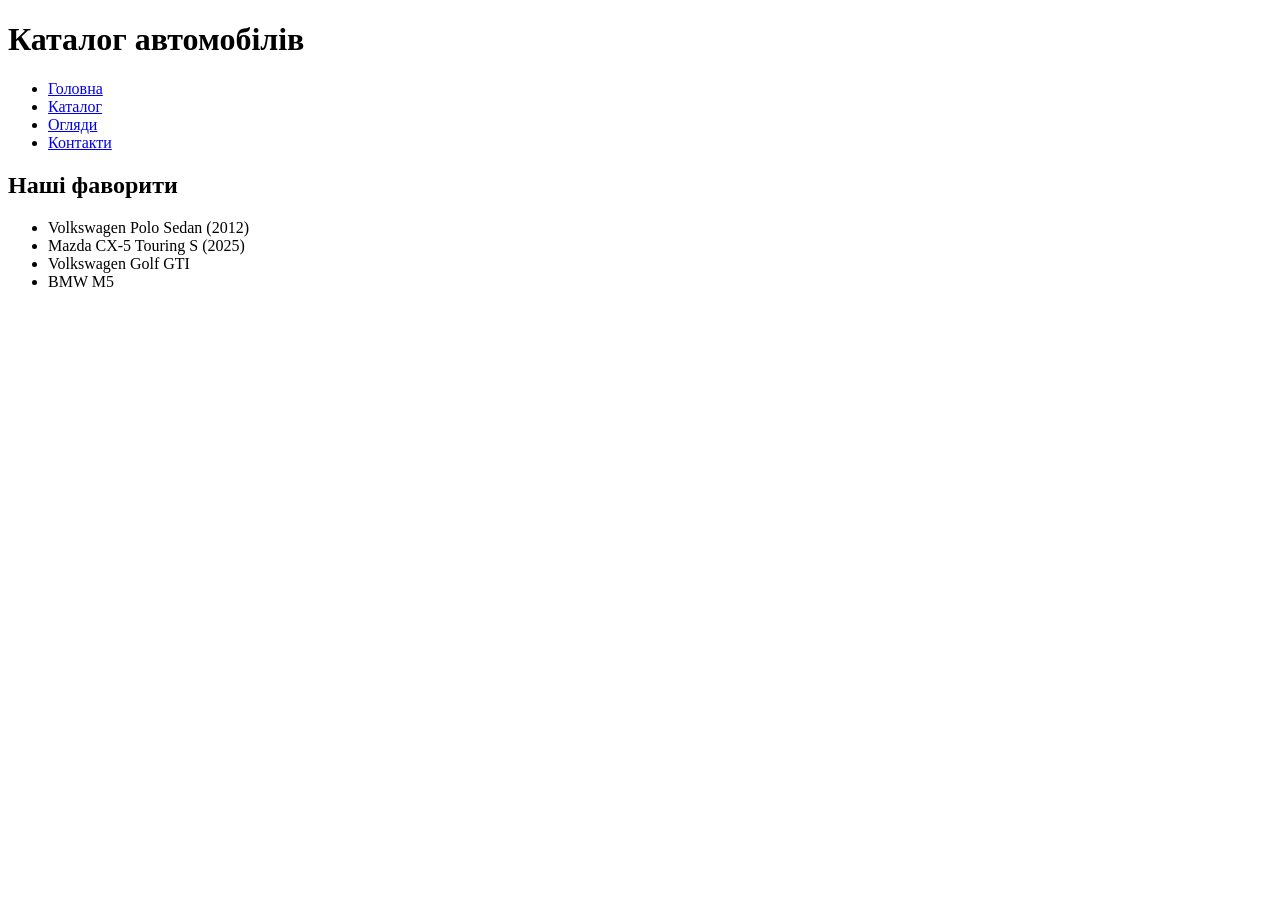
==== catalog.html @ f9a7a1ec "4 файли" ====
<!DOCTYPE html>
<html lang="uk">
<head>
    <meta charset="UTF-8">
    <meta name="author" content="Женя Науменко">
    <title>Каталог - Світ Авто</title>
</head>
<body>
    <header>
        <h1>Каталог автомобілів</h1>
        <nav>
            <ul>
                <li><a href="index.html">Головна</a></li>
                <li><a href="catalog.html">Каталог</a></li>
                <li><a href="reviews.html">Огляди</a></li>
                <li><a href="contacts.html">Контакти</a></li>
            </ul>
        </nav>
    </header>

    <main>
        <h2>Наші фаворити</h2>
        <ul>
            <li>Volkswagen Polo Sedan (2012)</li>
            <li>Mazda CX-5 Touring S (2025)</li>
            <li>Volkswagen Golf GTI</li>
            <li>BMW M5</li>
        </ul>
    </main>
</body>
</html>
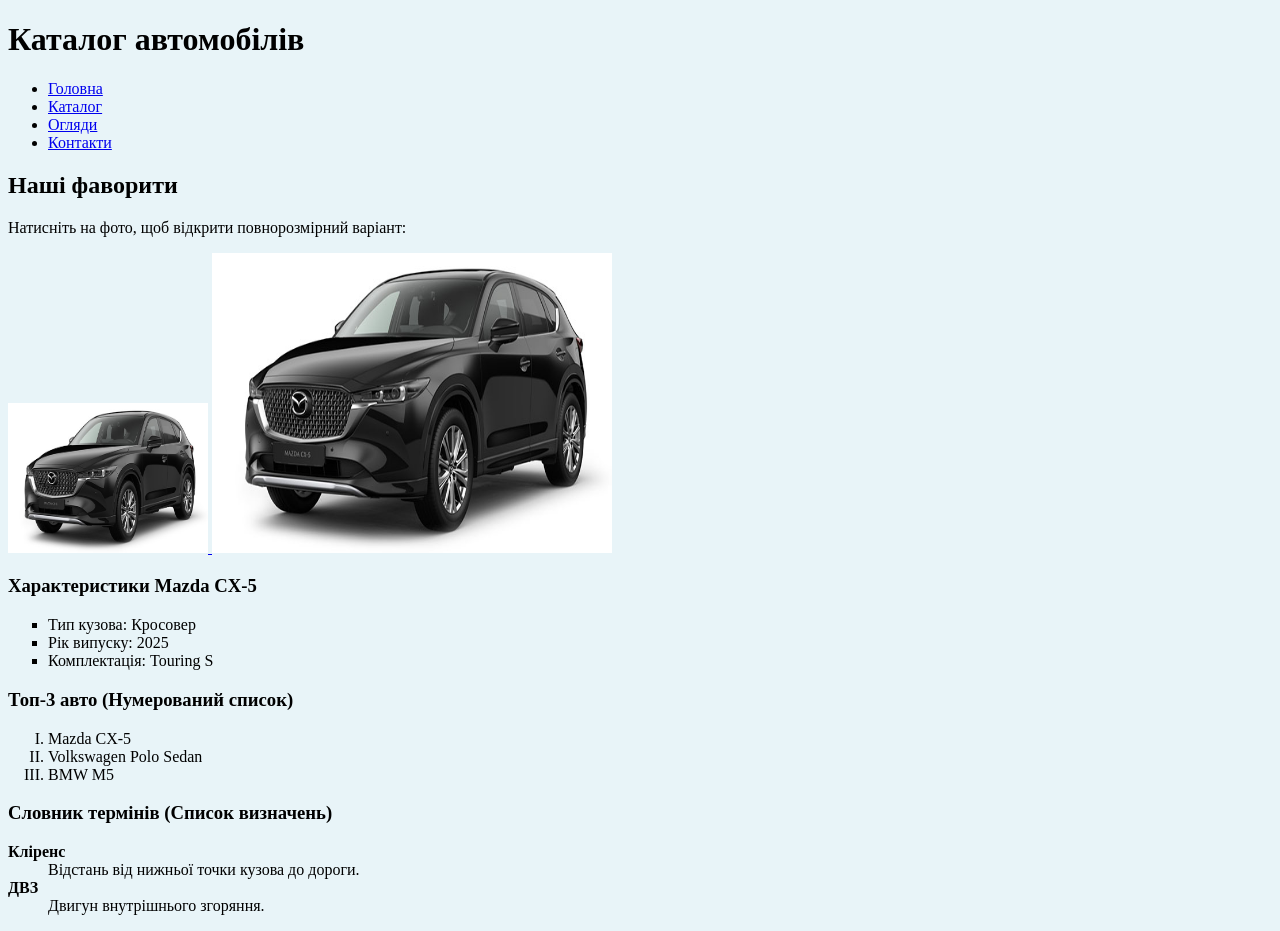
==== commit 9579bfd9: "Виконана лаба 2: додані таблиці, списки, фрейм" ====
--- a/catalog.html
+++ b/catalog.html
@@ -5,7 +5,7 @@
     <meta name="author" content="Женя Науменко">
     <title>Каталог - Світ Авто</title>
 </head>
-<body>
+<body bgcolor="#e8f4f8">
     <header>
         <h1>Каталог автомобілів</h1>
         <nav>
@@ -20,12 +20,35 @@
 
     <main>
         <h2>Наші фаворити</h2>
-        <ul>
-            <li>Volkswagen Polo Sedan (2012)</li>
-            <li>Mazda CX-5 Touring S (2025)</li>
-            <li>Volkswagen Golf GTI</li>
+        
+        <p>Натисніть на фото, щоб відкрити повнорозмірний варіант:</p>
+        <a href="car.jpg" target="_blank">
+            <img src="car.jpg" width="200" height="150" alt="Авто">
+        </a>
+        <img src="car.jpg" width="400" height="300" alt="Авто велике">
+
+        <h3 id="mazda-section">Характеристики Mazda CX-5</h3>
+
+        <ul type="square">
+            <li>Тип кузова: Кросовер</li>
+            <li>Рік випуску: 2025</li>
+            <li>Комплектація: Touring S</li>
+        </ul>
+
+        <h3>Топ-3 авто (Нумерований список)</h3>
+        <ol type="I">
+            <li>Mazda CX-5</li>
+            <li>Volkswagen Polo Sedan</li>
             <li>BMW M5</li>
-        </ul>
+        </ol>
+
+        <h3>Словник термінів (Список визначень)</h3>
+        <dl>
+            <dt><b>Кліренс</b></dt>
+            <dd>Відстань від нижньої точки кузова до дороги.</dd>
+            <dt><b>ДВЗ</b></dt>
+            <dd>Двигун внутрішнього згоряння.</dd>
+        </dl>
     </main>
 </body>
 </html>
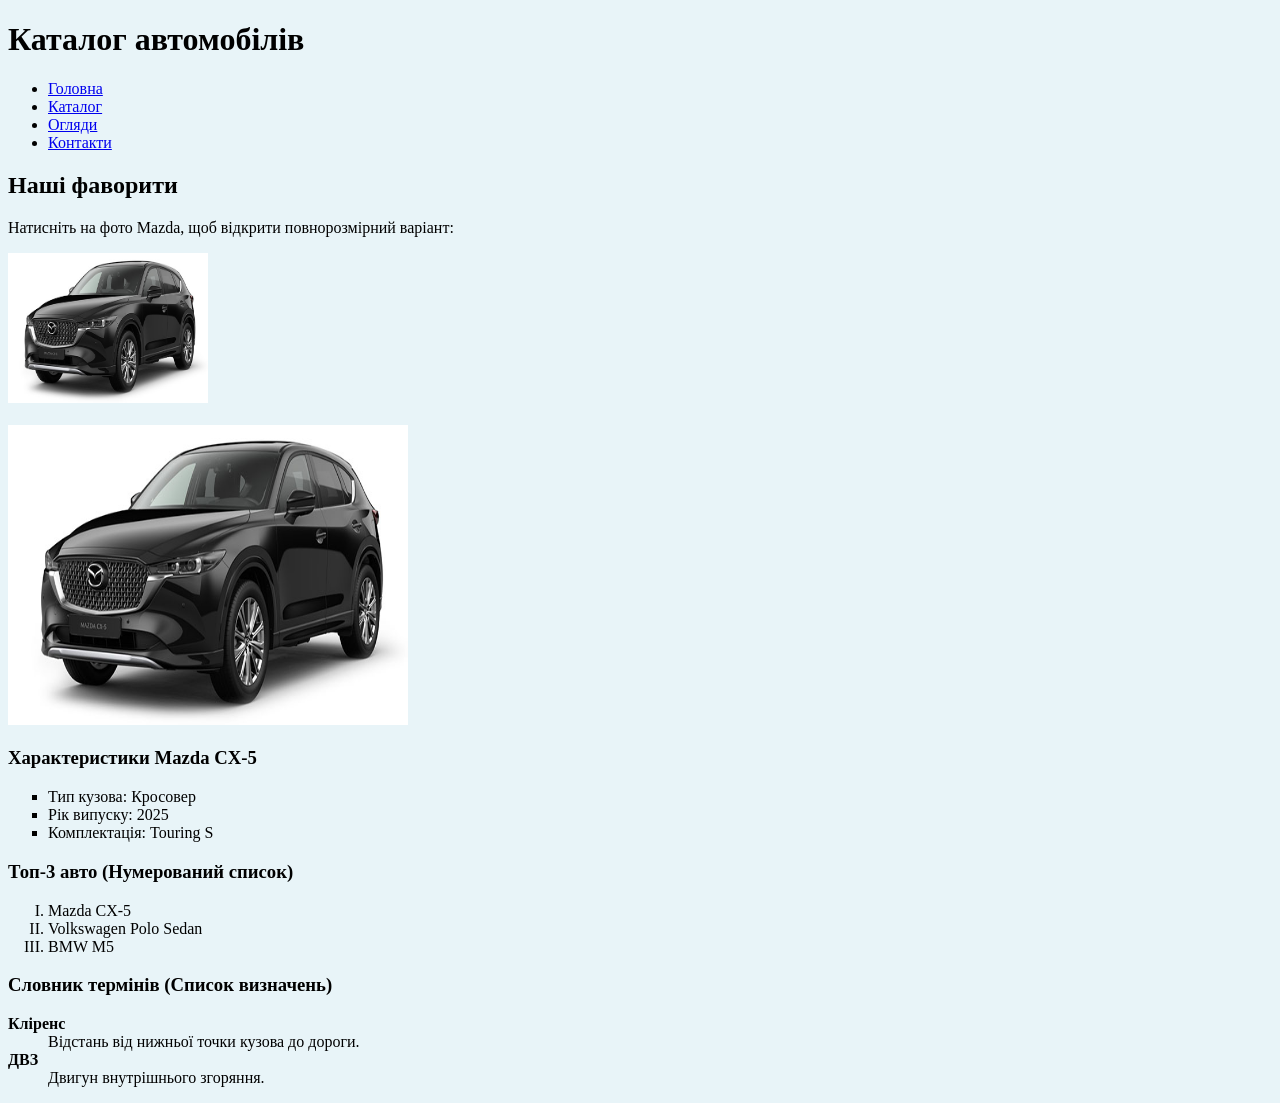
==== commit 2c714113: "Виконана лаба 2: додані таблиці, списки, фрейм" ====
--- a/catalog.html
+++ b/catalog.html
@@ -21,11 +21,12 @@
     <main>
         <h2>Наші фаворити</h2>
         
-        <p>Натисніть на фото, щоб відкрити повнорозмірний варіант:</p>
-        <a href="car.jpg" target="_blank">
-            <img src="car.jpg" width="200" height="150" alt="Авто">
+        <p>Натисніть на фото Mazda, щоб відкрити повнорозмірний варіант:</p>
+        <a href="mazda.jpg" target="_blank">
+            <img src="mazda.jpg" width="200" height="150" alt="Mazda CX-5">
         </a>
-        <img src="car.jpg" width="400" height="300" alt="Авто велике">
+        <br><br>
+        <img src="mazda.jpg" width="400" height="300" alt="Mazda CX-5 велика">
 
         <h3 id="mazda-section">Характеристики Mazda CX-5</h3>
 
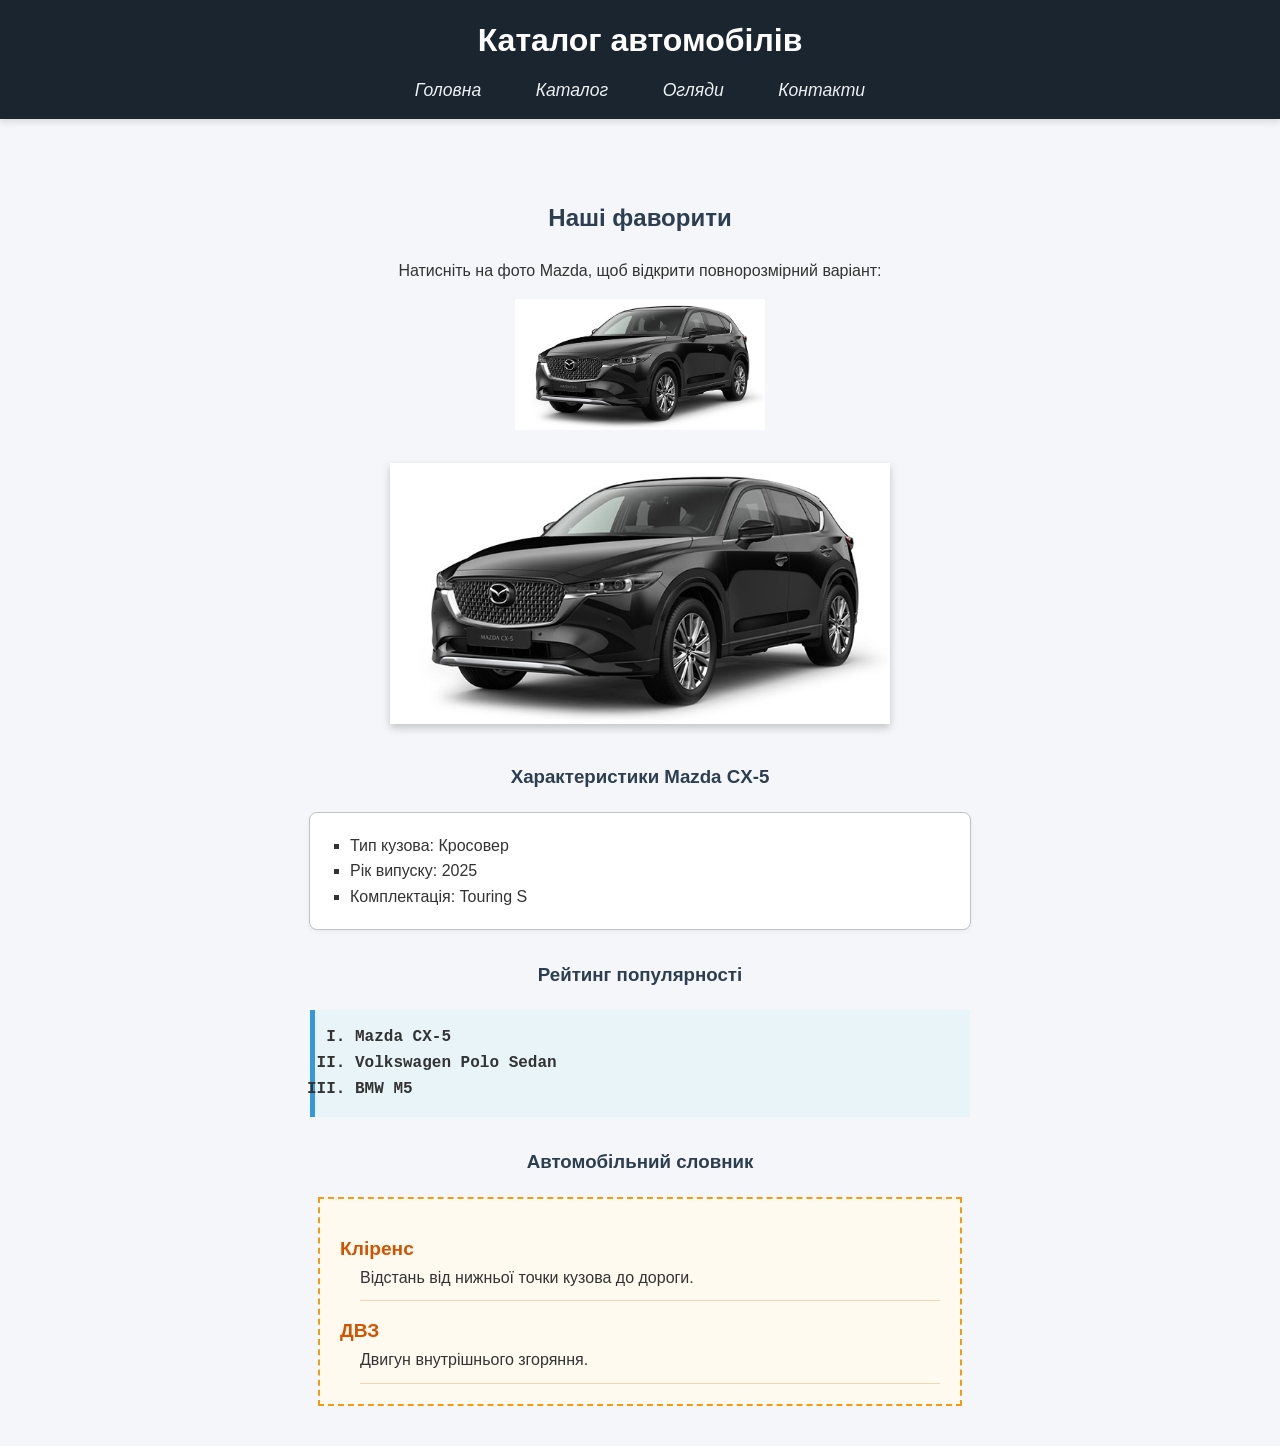
==== commit 05c3422f: "Виконана лаба 3: CSS файл" ====
--- a/catalog.html
+++ b/catalog.html
@@ -4,9 +4,10 @@
     <meta charset="UTF-8">
     <meta name="author" content="Женя Науменко">
     <title>Каталог - Світ Авто</title>
+    <link rel="stylesheet" href="style.css">
 </head>
-<body bgcolor="#e8f4f8">
-    <header>
+<body>
+    <header id="main-header">
         <h1>Каталог автомобілів</h1>
         <nav>
             <ul>
@@ -21,33 +22,34 @@
     <main>
         <h2>Наші фаворити</h2>
         
-        <p>Натисніть на фото Mazda, щоб відкрити повнорозмірний варіант:</p>
-        <a href="mazda.jpg" target="_blank">
-            <img src="mazda.jpg" width="200" height="150" alt="Mazda CX-5">
-        </a>
-        <br><br>
-        <img src="mazda.jpg" width="400" height="300" alt="Mazda CX-5 велика">
+        <div style="text-align: center; margin-bottom: 30px;">
+            <p>Натисніть на фото Mazda, щоб відкрити повнорозмірний варіант:</p>
+            <a href="mazda.jpg" target="_blank">
+                <img src="mazda.jpg" style="width: 250px;" alt="Mazda CX-5">
+            </a>
+            <br><br>
+            <img src="mazda.jpg" style="width: 500px; box-shadow: 0 4px 8px rgba(0,0,0,0.2);" alt="Mazda CX-5 велика">
+        </div>
 
         <h3 id="mazda-section">Характеристики Mazda CX-5</h3>
-
-        <ul type="square">
+        <ul class="custom-ul">
             <li>Тип кузова: Кросовер</li>
             <li>Рік випуску: 2025</li>
             <li>Комплектація: Touring S</li>
         </ul>
 
-        <h3>Топ-3 авто (Нумерований список)</h3>
-        <ol type="I">
+        <h3>Рейтинг популярності</h3>
+        <ol class="custom-ol" type="I">
             <li>Mazda CX-5</li>
             <li>Volkswagen Polo Sedan</li>
             <li>BMW M5</li>
         </ol>
 
-        <h3>Словник термінів (Список визначень)</h3>
-        <dl>
-            <dt><b>Кліренс</b></dt>
+        <h3>Автомобільний словник</h3>
+        <dl class="custom-dl">
+            <dt>Кліренс</dt>
             <dd>Відстань від нижньої точки кузова до дороги.</dd>
-            <dt><b>ДВЗ</b></dt>
+            <dt>ДВЗ</dt>
             <dd>Двигун внутрішнього згоряння.</dd>
         </dl>
     </main>
--- a/style.css
+++ b/style.css
@@ -0,0 +1,170 @@
+/* =========================================
+   1. БАЗОВІ СТИЛІ ТА BODY (Селектор тегу)
+========================================= */
+body {
+    background-color: #f4f6f9; /* Фон тіла документа */
+    font-family: 'Segoe UI', Tahoma, Geneva, Verdana, sans-serif; /* Шрифт */
+    color: #333333; /* Колір тексту */
+    line-height: 1.6; /* Міжрядковий інтервал */
+    margin: 0;
+    padding: 0;
+}
+
+/* =========================================
+   2. ЗАГОЛОВКИ (HN) ТА ВИРІВНЮВАННЯ
+========================================= */
+h1, h2, h3 {
+    color: #2c3e50;
+    text-align: center; /* Вирівнювання */
+    margin-top: 30px;
+}
+
+/* =========================================
+   3. УНІКАЛЬНИЙ ІДЕНТИФІКАТОР (#id)
+========================================= */
+#main-header {
+    background-color: #1a252f;
+    padding: 15px 0;
+    margin-bottom: 30px;
+    box-shadow: 0 4px 6px rgba(0,0,0,0.1);
+}
+#main-header h1 {
+    color: #ffffff;
+    margin: 0;
+}
+
+/* =========================================
+   4. НАВІГАЦІЯ ТА ПОСИЛАННЯ (Селектори)
+========================================= */
+nav ul {
+    list-style: none; /* Прибираємо маркери */
+    padding: 0;
+    text-align: center;
+    margin: 10px 0 0 0;
+}
+nav ul li {
+    display: inline-block;
+    margin: 0 10px;
+}
+nav ul li a {
+    color: #ecf0f1;
+    text-decoration: none;
+    font-size: 1.1rem;
+    padding: 8px 15px;
+    border-radius: 5px;
+    transition: background-color 0.3s;
+}
+nav ul li a:hover {
+    background-color: #3498db;
+}
+
+/* Глобальні посилання (тіло документу) */
+a {
+    color: #2980b9;
+    text-decoration: none;
+    font-style: italic; /* Стиль шрифта */
+}
+a:hover {
+    text-decoration: underline;
+}
+
+/* =========================================
+   5. КЛАСИ ТА !IMPORTANT
+========================================= */
+.important-contact {
+    /* Використання !important для пріоритету кольору */
+    color: #e74c3c !important; 
+    font-size: 1.2rem;
+    font-weight: bold;
+    text-align: center;
+}
+
+/* =========================================
+   6. ОФОРМЛЕННЯ СПИСКІВ (Межі, поля, заповнення)
+========================================= */
+/* Маркований список */
+.custom-ul {
+    background-color: #ffffff; /* Фон */
+    border: 1px solid #bdc3c7; /* Межа */
+    border-radius: 8px;
+    padding: 20px 20px 20px 40px; /* Заповнення (внутрішні відступи) */
+    margin: 20px auto; /* Поля (зовнішні відступи) */
+    max-width: 600px;
+    list-style-type: square;
+    box-shadow: 0 2px 4px rgba(0,0,0,0.05);
+}
+
+/* Нумерований список */
+.custom-ol {
+    background-color: #e8f4f8;
+    border-left: 5px solid #3498db;
+    padding: 15px 15px 15px 40px;
+    margin: 20px auto;
+    max-width: 600px;
+    font-family: 'Courier New', Courier, monospace;
+    font-weight: bold;
+}
+
+/* Список визначень */
+.custom-dl {
+    background-color: #fffaf0;
+    border: 2px dashed #f39c12;
+    padding: 20px;
+    margin: 20px auto;
+    max-width: 600px;
+}
+.custom-dl dt {
+    color: #d35400;
+    font-size: 1.2rem;
+    font-weight: bold;
+    margin-top: 15px;
+}
+.custom-dl dd {
+    margin-left: 20px;
+    border-bottom: 1px solid #f2d7b6;
+    padding-bottom: 10px;
+}
+
+/* =========================================
+   7. ОФОРМЛЕННЯ ТАБЛИЦЬ
+========================================= */
+.styled-table {
+    width: 85%;
+    margin: 30px auto; /* Зовнішні поля */
+    border-collapse: collapse; /* Замінює cellspacing */
+    background-color: #ffffff; /* Фон таблиці */
+    box-shadow: 0 5px 15px rgba(0,0,0,0.1);
+}
+.styled-table caption {
+    font-size: 1.4rem;
+    font-weight: bold;
+    margin-bottom: 15px;
+    color: #2c3e50;
+}
+.styled-table th, .styled-table td {
+    border: 1px solid #dddddd; /* Межі комірок */
+    padding: 15px; /* Заповнення комірок (cellpadding) */
+    text-align: center;
+}
+.styled-table th {
+    background-color: #2c3e50;
+    color: #ffffff;
+    font-size: 1.1rem;
+}
+/* Зебра-ефект для рядків */
+.styled-table tr:nth-child(even) {
+    background-color: #f9f9f9;
+}
+.styled-table tr:hover {
+    background-color: #f1f8ff; /* Підсвітка при наведенні */
+}
+.styled-table img {
+    border-radius: 5px;
+}
+
+/* Основний контейнер */
+main {
+    max-width: 1100px;
+    margin: 0 auto;
+    padding: 20px;
+}
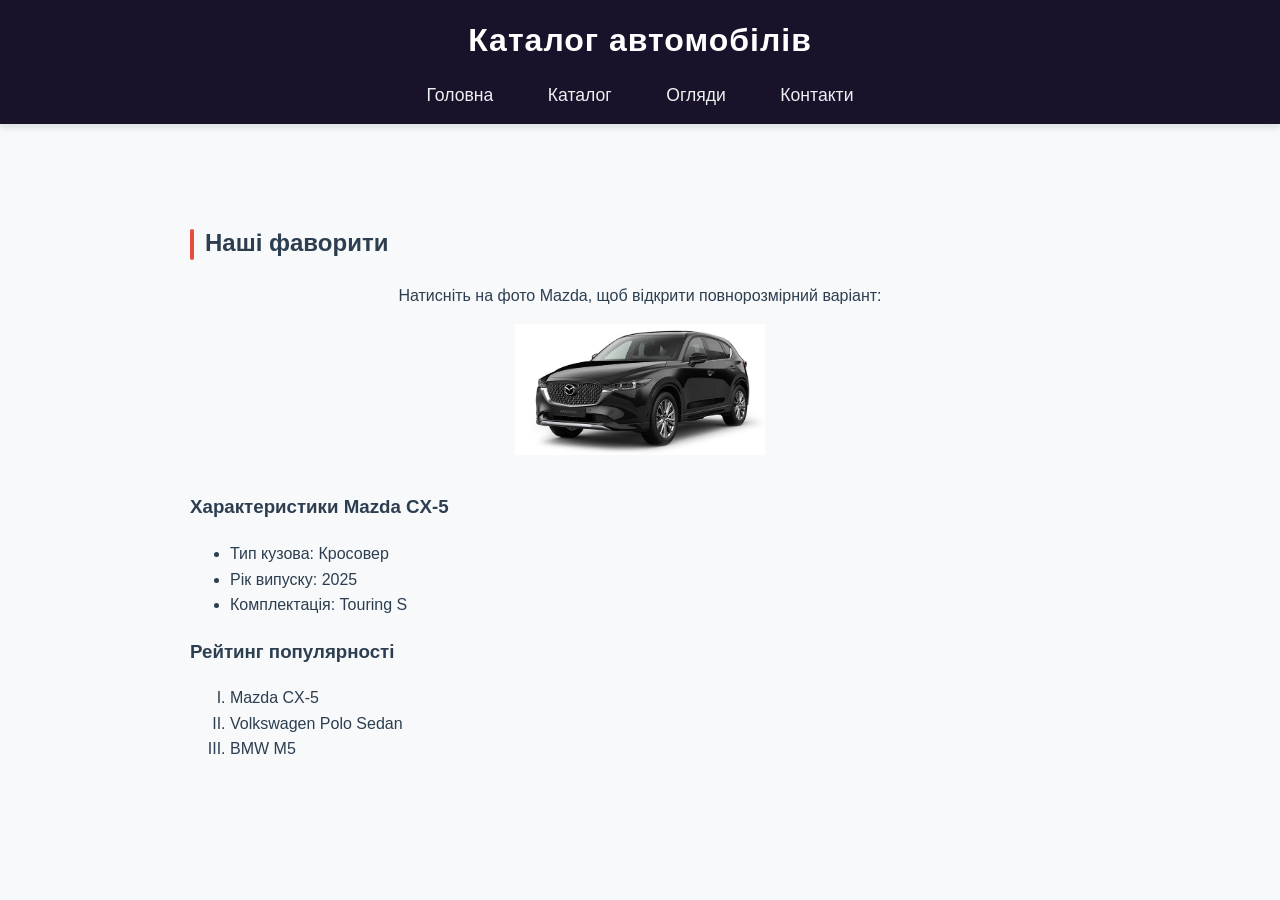
==== commit af7a6fa9: "Виконано ЛР №6" ====
--- a/catalog.html
+++ b/catalog.html
@@ -20,15 +20,13 @@
     </header>
 
     <main>
-        <h2>Наші фаворити</h2>
+        <h2 id="main-favs">Наші фаворити</h2>
         
         <div style="text-align: center; margin-bottom: 30px;">
             <p>Натисніть на фото Mazda, щоб відкрити повнорозмірний варіант:</p>
             <a href="mazda.jpg" target="_blank">
                 <img src="mazda.jpg" style="width: 250px;" alt="Mazda CX-5">
             </a>
-            <br><br>
-            <img src="mazda.jpg" style="width: 500px; box-shadow: 0 4px 8px rgba(0,0,0,0.2);" alt="Mazda CX-5 велика">
         </div>
 
         <h3 id="mazda-section">Характеристики Mazda CX-5</h3>
@@ -44,14 +42,6 @@
             <li>Volkswagen Polo Sedan</li>
             <li>BMW M5</li>
         </ol>
-
-        <h3>Автомобільний словник</h3>
-        <dl class="custom-dl">
-            <dt>Кліренс</dt>
-            <dd>Відстань від нижньої точки кузова до дороги.</dd>
-            <dt>ДВЗ</dt>
-            <dd>Двигун внутрішнього згоряння.</dd>
-        </dl>
     </main>
 </body>
 </html>
--- a/style.css
+++ b/style.css
@@ -1,170 +1,171 @@
-/* =========================================
-   1. БАЗОВІ СТИЛІ ТА BODY (Селектор тегу)
-========================================= */
 body {
-    background-color: #f4f6f9; /* Фон тіла документа */
-    font-family: 'Segoe UI', Tahoma, Geneva, Verdana, sans-serif; /* Шрифт */
-    color: #333333; /* Колір тексту */
-    line-height: 1.6; /* Міжрядковий інтервал */
-    margin: 0;
-    padding: 0;
-}
-
-/* =========================================
-   2. ЗАГОЛОВКИ (HN) ТА ВИРІВНЮВАННЯ
-========================================= */
-h1, h2, h3 {
-    color: #2c3e50;
-    text-align: center; /* Вирівнювання */
-    margin-top: 30px;
-}
-
-/* =========================================
-   3. УНІКАЛЬНИЙ ІДЕНТИФІКАТОР (#id)
-========================================= */
-#main-header {
-    background-color: #1a252f;
-    padding: 15px 0;
-    margin-bottom: 30px;
-    box-shadow: 0 4px 6px rgba(0,0,0,0.1);
-}
-#main-header h1 {
-    color: #ffffff;
+    background-color: #f8f9fa; 
+    font-family: 'Segoe UI', sans-serif; 
+    color: #2c3e50; 
+    line-height: 1.6;
     margin: 0;
 }
 
-/* =========================================
-   4. НАВІГАЦІЯ ТА ПОСИЛАННЯ (Селектори)
-========================================= */
+main {
+    max-width: 900px;
+    margin: 0 auto;
+    padding: 20px;
+}
+
+#main-header {
+    background-color: #1a112a;
+    padding: 15px 0;
+    margin-bottom: 40px;
+    box-shadow: 0 4px 6px rgba(0,0,0,0.1);
+}
+
+#main-header h1 {
+    color: #ffffff;
+    text-align: center;
+    margin: 0;
+    font-size: 2rem;
+    letter-spacing: 1px;
+}
+
+/* Навігація */
 nav ul {
-    list-style: none; /* Прибираємо маркери */
+    list-style: none; 
     padding: 0;
     text-align: center;
-    margin: 10px 0 0 0;
+    margin: 15px 0 0 0;
 }
-nav ul li {
-    display: inline-block;
-    margin: 0 10px;
-}
+nav ul li { display: inline-block; margin: 0 10px; }
 nav ul li a {
     color: #ecf0f1;
     text-decoration: none;
     font-size: 1.1rem;
     padding: 8px 15px;
     border-radius: 5px;
-    transition: background-color 0.3s;
+    transition: 0.3s;
 }
-nav ul li a:hover {
-    background-color: #3498db;
+nav ul li a:hover { background-color: #3498db; }
+
+/*  ПСЕВДОКЛАСИ ПОСИЛАНЬ */
+.read-more-link:link { color: #2980b9; font-weight: bold; text-decoration: none; }
+.read-more-link:visited { color: #8e44ad; }
+.read-more-link:hover { color: #e74c3c; text-decoration: underline; }
+.read-more-link:active { color: #f39c12; }
+
+/*  ПСЕВДОЕЛЕМЕНТИ (BEFORE / AFTER) */
+/* вертикальна лінія перед заголовками H2 */
+h2 {
+    position: relative;
+    padding-left: 15px;
+    margin-top: 40px;
+}
+h2::before {
+    content: "";
+    position: absolute;
+    left: 0;
+    top: 5px;
+    width: 4px;
+    height: 80%;
+    background-color: #e74c3c;
+    border-radius: 2px;
 }
 
-/* Глобальні посилання (тіло документу) */
-a {
-    color: #2980b9;
-    text-decoration: none;
-    font-style: italic; /* Стиль шрифта */
+/* стрілочка до посилання "Читати повні характеристики" */
+.read-more-link::after {
+    content: " \2192"; 
+    transition: 0.3s;
 }
-a:hover {
-    text-decoration: underline;
+.read-more-link:hover::after {
+    padding-left: 5px; /* Стрілочка від'їжджає вправо при наведенні */
 }
 
-/* =========================================
-   5. КЛАСИ ТА !IMPORTANT
-========================================= */
-.important-contact {
-    /* Використання !important для пріоритету кольору */
-    color: #e74c3c !important; 
-    font-size: 1.2rem;
+/* FLOAT ТА БЛОЧНІ ЕЛЕМЕНТИ */
+.blog-post {
+    background-color: #ffffff;
+    padding: 25px;
+    border-radius: 10px;
+    box-shadow: 0 2px 10px rgba(0,0,0,0.05);
+    margin-bottom: 30px;
+}
+.blog-post h3 { margin-top: 0; color: #2c3e50; }
+
+/* Плаваюча картинка: текст обтікає її справа */
+.post-image-float {
+    float: left; 
+    width: 250px; 
+    margin-right: 20px;
+    margin-bottom: 10px;
+    border-radius: 8px;
+    box-shadow: 0 4px 8px rgba(0,0,0,0.1);
+}
+/* Рядковий елемент span */
+.highlight-text {
+    background-color: #f1c40f;
+    padding: 2px 6px;
+    border-radius: 3px;
     font-weight: bold;
-    text-align: center;
+}
+/* Очищення потоку  */
+.blog-post::after {
+    content: "";
+    display: table;
+    clear: both;
 }
 
-/* =========================================
-   6. ОФОРМЛЕННЯ СПИСКІВ (Межі, поля, заповнення)
-========================================= */
-/* Маркований список */
-.custom-ul {
-    background-color: #ffffff; /* Фон */
-    border: 1px solid #bdc3c7; /* Межа */
-    border-radius: 8px;
-    padding: 20px 20px 20px 40px; /* Заповнення (внутрішні відступи) */
-    margin: 20px auto; /* Поля (зовнішні відступи) */
-    max-width: 600px;
-    list-style-type: square;
-    box-shadow: 0 2px 4px rgba(0,0,0,0.05);
+/*  POSITION (RELATIVE / ABSOLUTE / FIXED) */
+/* Якір для абсолютного позиціонування */
+.promo-banner {
+    position: relative;
+    background-color: #ecf0f1;
+    padding: 30px 25px 25px;
+    border-radius: 10px;
+    border-left: 5px solid #3498db;
+    margin-bottom: 40px;
 }
 
-/* Нумерований список */
-.custom-ol {
-    background-color: #e8f4f8;
-    border-left: 5px solid #3498db;
-    padding: 15px 15px 15px 40px;
-    margin: 20px auto;
-    max-width: 600px;
-    font-family: 'Courier New', Courier, monospace;
+/* Абсолютно позиційований бейдж "Новий огляд" */
+.badge-hot {
+    position: absolute;
+    top: -12px;
+    right: 30px;
+    background-color: #e74c3c;
+    color: white;
+    padding: 5px 15px;
+    border-radius: 20px;
+    font-size: 0.85rem;
     font-weight: bold;
+    text-transform: uppercase;
+    letter-spacing: 1px;
 }
 
-/* Список визначень */
-.custom-dl {
-    background-color: #fffaf0;
-    border: 2px dashed #f39c12;
-    padding: 20px;
-    margin: 20px auto;
-    max-width: 600px;
+/* Фіксована кнопка вгору */
+.btn-up {
+    position: fixed;
+    bottom: 30px;
+    right: 30px;
+    background-color: #34495e;
+    color: white;
+    padding: 12px 18px;
+    border-radius: 50%;
+    text-decoration: none;
+    font-weight: bold;
+    box-shadow: 0 4px 10px rgba(0,0,0,0.2);
+    z-index: 1000;
 }
-.custom-dl dt {
-    color: #d35400;
-    font-size: 1.2rem;
+.btn-up:hover { background-color: #2c3e50; }
+
+/*FIRST-CHILD */
+.tips-list {
+    background-color: #ffffff;
+    padding: 20px 20px 20px 40px;
+    border-radius: 10px;
+    box-shadow: 0 2px 10px rgba(0,0,0,0.05);
+}
+.tips-list li { margin-bottom: 10px; }
+
+/* Виділяє найважливішу (першу) пораду в списку */
+.tips-list li:first-child {
+    color: #c0392b;
     font-weight: bold;
-    margin-top: 15px;
-}
-.custom-dl dd {
-    margin-left: 20px;
-    border-bottom: 1px solid #f2d7b6;
-    padding-bottom: 10px;
-}
-
-/* =========================================
-   7. ОФОРМЛЕННЯ ТАБЛИЦЬ
-========================================= */
-.styled-table {
-    width: 85%;
-    margin: 30px auto; /* Зовнішні поля */
-    border-collapse: collapse; /* Замінює cellspacing */
-    background-color: #ffffff; /* Фон таблиці */
-    box-shadow: 0 5px 15px rgba(0,0,0,0.1);
-}
-.styled-table caption {
-    font-size: 1.4rem;
-    font-weight: bold;
-    margin-bottom: 15px;
-    color: #2c3e50;
-}
-.styled-table th, .styled-table td {
-    border: 1px solid #dddddd; /* Межі комірок */
-    padding: 15px; /* Заповнення комірок (cellpadding) */
-    text-align: center;
-}
-.styled-table th {
-    background-color: #2c3e50;
-    color: #ffffff;
     font-size: 1.1rem;
-}
-/* Зебра-ефект для рядків */
-.styled-table tr:nth-child(even) {
-    background-color: #f9f9f9;
-}
-.styled-table tr:hover {
-    background-color: #f1f8ff; /* Підсвітка при наведенні */
-}
-.styled-table img {
-    border-radius: 5px;
-}
-
-/* Основний контейнер */
-main {
-    max-width: 1100px;
-    margin: 0 auto;
-    padding: 20px;
+    list-style-type: disclosure-closed;
 }
